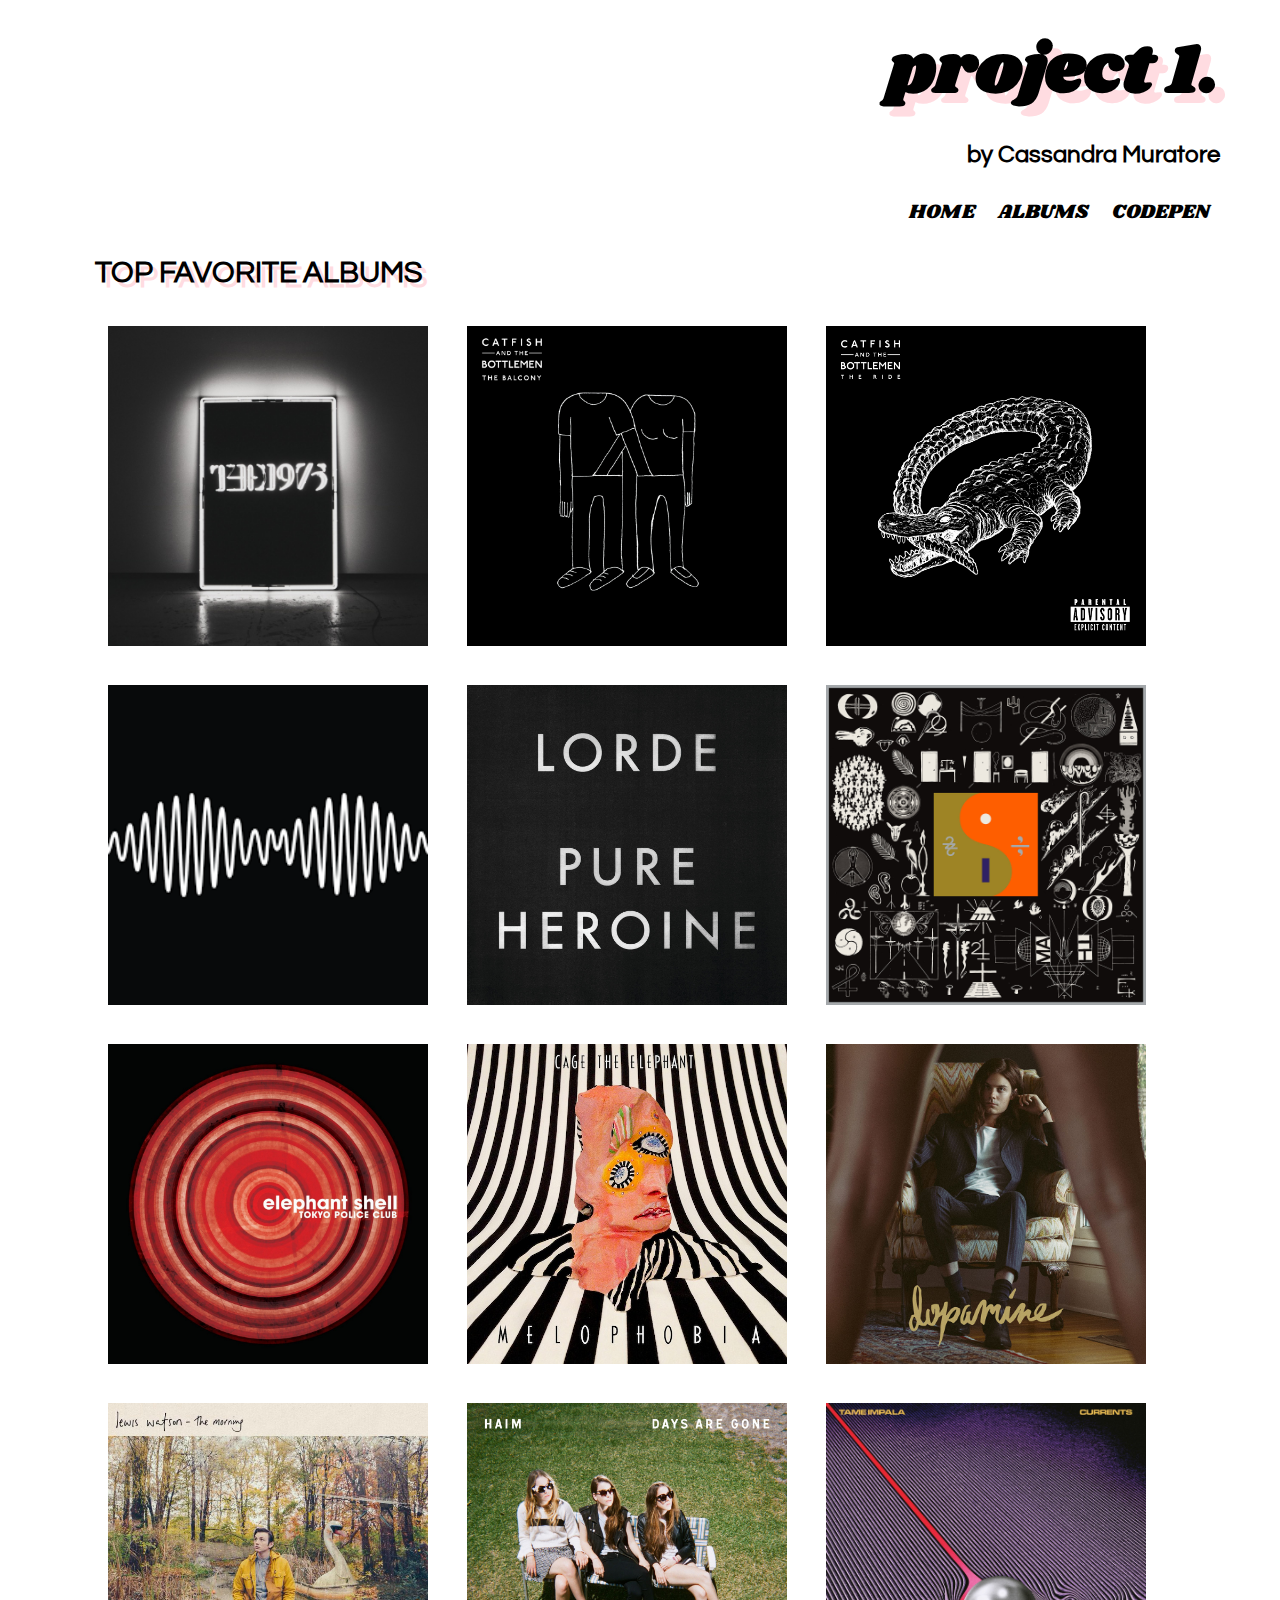
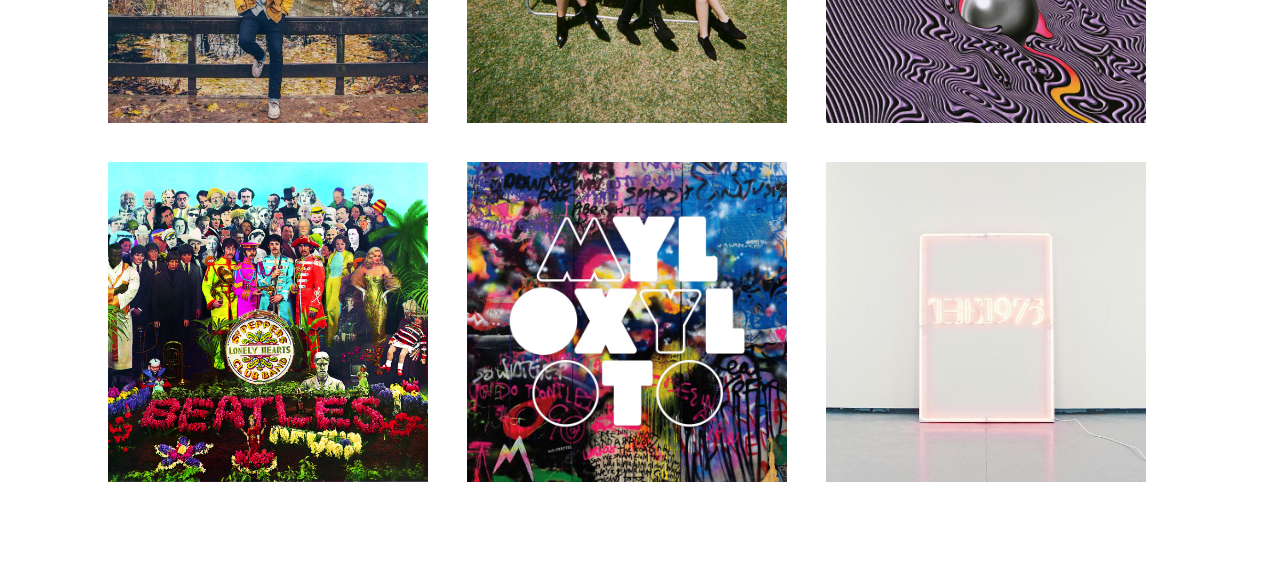
==== page1.html @ b1450c8e "push project 1" ====
<!DOCTYPE html>
<html lang="en">
<head>
  <meta charset="UTF-8">
  <meta name="viewport" content="width=device-width, initial-scale=1.0">
  <meta http-equiv="X-UA-Compatible" content="ie=edge">
  <title>Project 1</title>
  <link rel="stylesheet" href="style.css">
  <link href="https://fonts.googleapis.com/css?family=Shrikhand" rel="stylesheet">
  <link href="https://fonts.googleapis.com/css?family=Questrial" rel="stylesheet">
  <link rel="shortcut icon" href="images/favicon.ico" type="image/x-icon">
</head>
<body>

<header>
<h1>project 1.</h1>
<h2>by Cassandra Muratore</h2>

<nav class="navigation">
  <ul>
    <li><a href="index.html">HOME</a></li>
    <li><a href="page1.html">ALBUMS</a></li>
    <li><a href="page2.html">CODEPEN</a></li>
  </ul>
</nav>
</header>

<h3>TOP FAVORITE ALBUMS</h3>

<ul class="images">

<li>
  <div class="tooltip">
    <img src="images/the1975.jpg" alt="The 1975">
      <span class="tooltiptext">The 1975 - The 1975</span>
  </div>
</li>

<li>
  <div class="tooltip">
    <img src="images/balcony.jpg" alt="The Balcony">
      <span class="tooltiptext">The Balcony - Catfish and the Bottlemen</span>
  </div>
</li>

<li>
  <div class="tooltip">
    <img src="images/ride.jpg" alt="The Ride">
      <span class="tooltiptext">The Ride - Catfish and the Bottlemen</span>
  </div>
</li>

<li>
  <div class="tooltip">
    <img src="images/AM.jpg" alt="AM">
      <span class="tooltiptext">AM - Arctic Monkeys</span>
  </div>
</li>

<li>
  <div class="tooltip">
    <img src="images/lorde.jpg" alt="Pure Heronie">
      <span class="tooltiptext">Pure Heroine - Lorde</span>
  </div>
</li>

<li>
  <div class="tooltip">
    <img src="images/boniver.jpg" alt="22, A Million">
      <span class="tooltiptext">22, A Million - Bon Iver</span>
  </div>
</li>

<li>
  <div class="tooltip">
    <img src="images/elephant.jpg" alt="Elephant Shell">
      <span class="tooltiptext">Elephant Shell - Tokyo Police Club</span>
  </div>
</li>

<li>
  <div class="tooltip">
  <img src="images/cage.jpg" alt="Melophobia">
      <span class="tooltiptext">Melophobia - Cage The Elephant</span>
  </div>
</li>

<li>
  <div class="tooltip">
  <img src="images/dopamine.jpg" alt="Dopamine">
      <span class="tooltiptext">Dopamine - Børns</span>
  </div>
</li>

<li>
  <div class="tooltip">
  <img src="images/morning.jpg" alt="The Morning">
      <span class="tooltiptext">The Morning - Lewis Watson</span>
  </div>
</li>

<li>
  <div class="tooltip">
  <img src="images/haim.jpg" alt="Days are Gone">
      <span class="tooltiptext">Days are Gone - HAIM</span>
  </div>
</li>

<li>
  <div class="tooltip">
  <img src="images/currents.jpg" alt="Currents">
      <span class="tooltiptext">Currents - Tame Impala</span>
  </div>
</li>

<li>
  <div class="tooltip">
  <img src="images/beatles.jpg" alt="Sgt. Peppers">
      <span class="tooltiptext">Sgt. Pepper's Lonely Hearts Club Band - The Beatles</span>
  </div>
</li>

<li>
  <div class="tooltip">
  <img src="images/coldplay.jpg" alt=" Mylo Xyloto">
      <span class="tooltiptext">Mylo Xyloto - Coldplay</span>
  </div>
</li>

<li>
  <div class="tooltip">
<img src="images/iliwys.jpg" alt="iliwys">
      <span class="tooltiptext">i like it when you sleep... - The 1975</span>
  </div>
</li>

</ul>

</body>
</html>
---- style.css ----
body {
  margin: auto;
  padding: 50px;
  padding-top: 0px;
  font-family: 'Questrial', sans-serif;
}

h1 {
  font-family: 'Shrikhand', cursive;
  font-size: 70px;
  margin: 0px;
  text-shadow: 10px 10px #FFDCE1;
  padding-top: 20px;
}

h2 {
  font-family: 'Questrial', sans-serif;
}

h3 {
  font-family: 'Questrial', sans-serif;
  padding-left: 45px;
  font-size: 30px;
  margin-bottom: 20px;
  margin-top: 20px;
  text-shadow: 5px 5px #FFDCE1;
}

.maintext {
  font-family: 'Questrial', sans-serif;
  line-height: 2;
  padding-left: 45px;
  padding-right: 45px;
}


.navigation li {
  display: inline-block;
  padding: 10px;
  margin: 0px;
  list-style: none;
  font-family: 'Shrikhand', cursive;
  font-size: 20px;
  background-color: white;
}

a {
  color: black;
  text-decoration: none;
}

a:hover {
  color: #FFDCE1;
  text-decoration: underline;
  font-style: italic;
  font-weight: bold;
  }

header {
text-align: right;
padding-right: 10px;

}

img {
  max-width:100%;
  width: 320px;
  padding: 18px;
  -webkit-transition: all .3s ease;
  -moz-transition: all .3s ease;
  -o-transition: all .3s ease;
  -ms-transition: all .3s ease;
  transition: all .3s ease;
}

.images li {
  display: inline-block;
  list-style: none;
}

img:hover {
  -webkit-filter: grayscale(100%);

  -moz-transform: scale(.8);
  -webkit-transform: scale(.8);
  -o-transform: scale(.8);
  -ms-transform: scale(.8);
  transform: scale(.8);
}

.tooltip {
    position: relative;
    display: inline-block;
}

.tooltip .tooltiptext {
    visibility: hidden;
    width: 320px;
    bottom: 90%;
    left: 50%;
    margin-left: -160px;
    color: black;
    text-align: center;
    padding: 0px 0;
    border-radius: 0px;
    position: absolute;
    z-index: 1;
    font-family: 'Shrikhand', cursive;
}

.tooltip:hover .tooltiptext {
    visibility: visible;
}
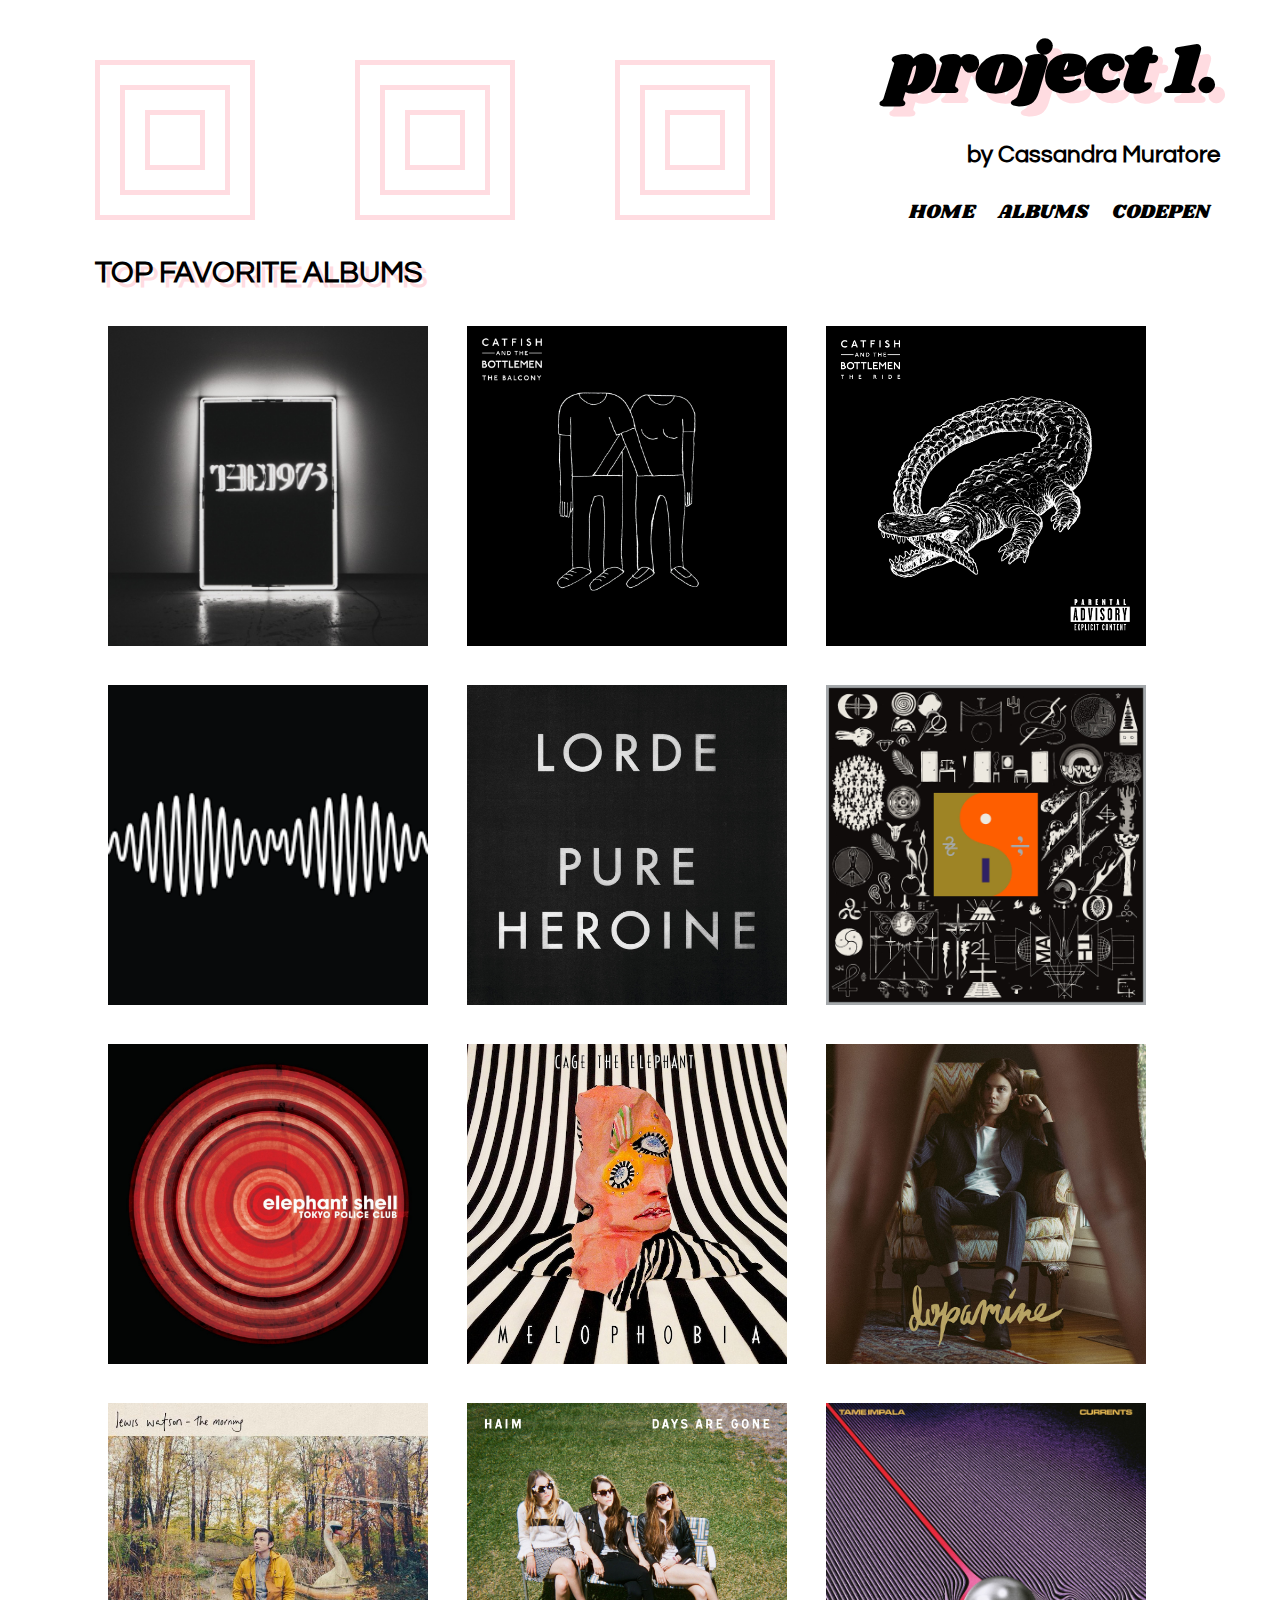
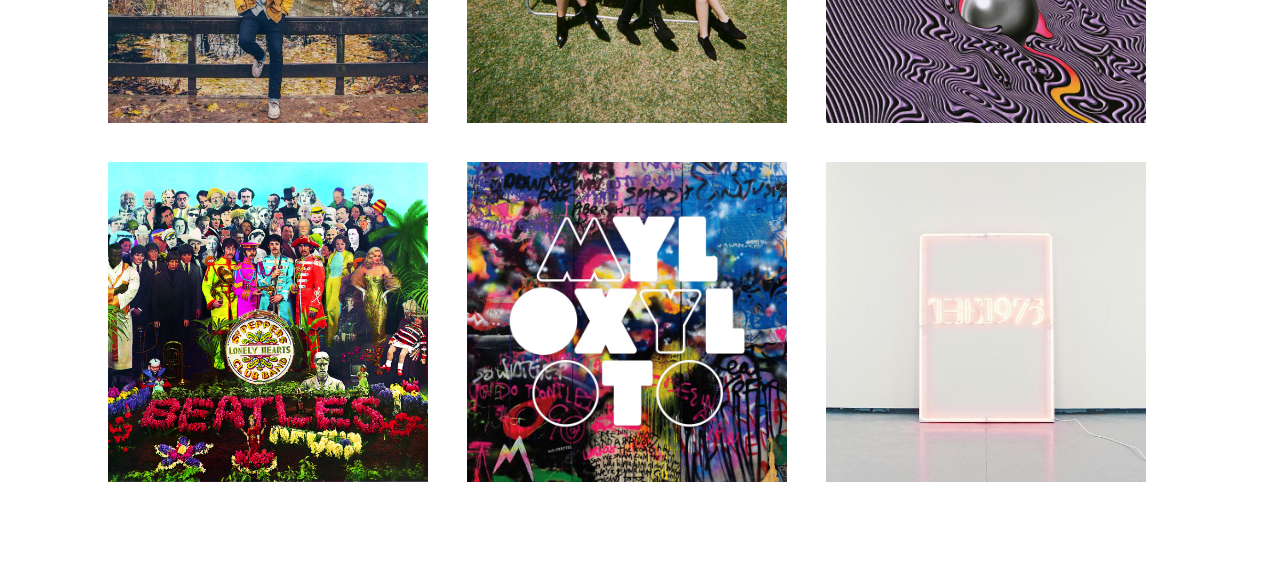
==== commit 6889b686: "box design" ====
--- a/page1.html
+++ b/page1.html
@@ -4,13 +4,17 @@
   <meta charset="UTF-8">
   <meta name="viewport" content="width=device-width, initial-scale=1.0">
   <meta http-equiv="X-UA-Compatible" content="ie=edge">
-  <title>Project 1</title>
+  <title>project 1.</title>
   <link rel="stylesheet" href="style.css">
   <link href="https://fonts.googleapis.com/css?family=Shrikhand" rel="stylesheet">
   <link href="https://fonts.googleapis.com/css?family=Questrial" rel="stylesheet">
   <link rel="shortcut icon" href="images/favicon.ico" type="image/x-icon">
 </head>
 <body>
+
+  <div class="box1"><div class="box4"><div class="box7"></div></div></div>
+  <div class="box2"><div class="box5"><div class="box8"></div></div></div>
+  <div class="box3"><div class="box6"><div class="box9"></div></div></div>
 
 <header>
 <h1>project 1.</h1>
--- a/style.css
+++ b/style.css
@@ -30,7 +30,7 @@
   font-family: 'Questrial', sans-serif;
   line-height: 2;
   padding-left: 45px;
-  padding-right: 45px;
+  max-width: 700px;
 }
 
 
@@ -111,3 +111,101 @@
 .tooltip:hover .tooltiptext {
     visibility: visible;
 }
+
+.spotify {
+  float: right;
+  padding-top: 60px;
+  padding-right: 45px;
+}
+
+.box1 {
+  width: 150px;
+  height: 150px;
+  border: solid #FFDCE1;
+  border-width: thick;
+  float: left;
+  margin-left: 45px;
+  margin-right: 55px;
+  margin-top: 60px;
+}
+
+.box2 {
+  width: 150px;
+  height: 150px;
+  border: solid #FFDCE1;
+  border-width: thick;
+  float: left;
+  margin-left: 45px;
+  margin-top: 60px;
+  margin-right: 55px;
+}
+
+.box3 {
+  width: 150px;
+  height: 150px;
+  border: solid #FFDCE1;
+  border-width: thick;
+  float: left;
+  margin-left: 45px;
+  margin-top: 60px;
+}
+
+.box4 {
+  width: 100px;
+  height: 100px;
+  border: solid #FFDCE1;
+  border-width: thick;
+  float: left;
+  margin: 20px;
+}
+
+.box5 {
+  width: 100px;
+  height: 100px;
+  border: solid #FFDCE1;
+  border-width: thick;
+  float: left;
+  margin: 20px;
+}
+
+.box6 {
+  width: 100px;
+  height: 100px;
+  border: solid #FFDCE1;
+  border-width: thick;
+  float: left;
+  margin: 20px;
+}
+
+.box7 {
+  width: 50px;
+  height: 50px;
+  border: solid #FFDCE1;
+  border-width: thick;
+  float: left;
+  margin: 20px;
+}
+
+.box8 {
+  width: 50px;
+  height: 50px;
+  border: solid #FFDCE1;
+  border-width: thick;
+  float: left;
+  margin: 20px;
+}
+
+.box9 {
+  width: 50px;
+  height: 50px;
+  border: solid #FFDCE1;
+  border-width: thick;
+  float: left;
+  margin: 20px;
+}
+
+.pen {
+  padding-left: 45px;
+  padding-right: 45px;
+  padding-top: 20px;
+}
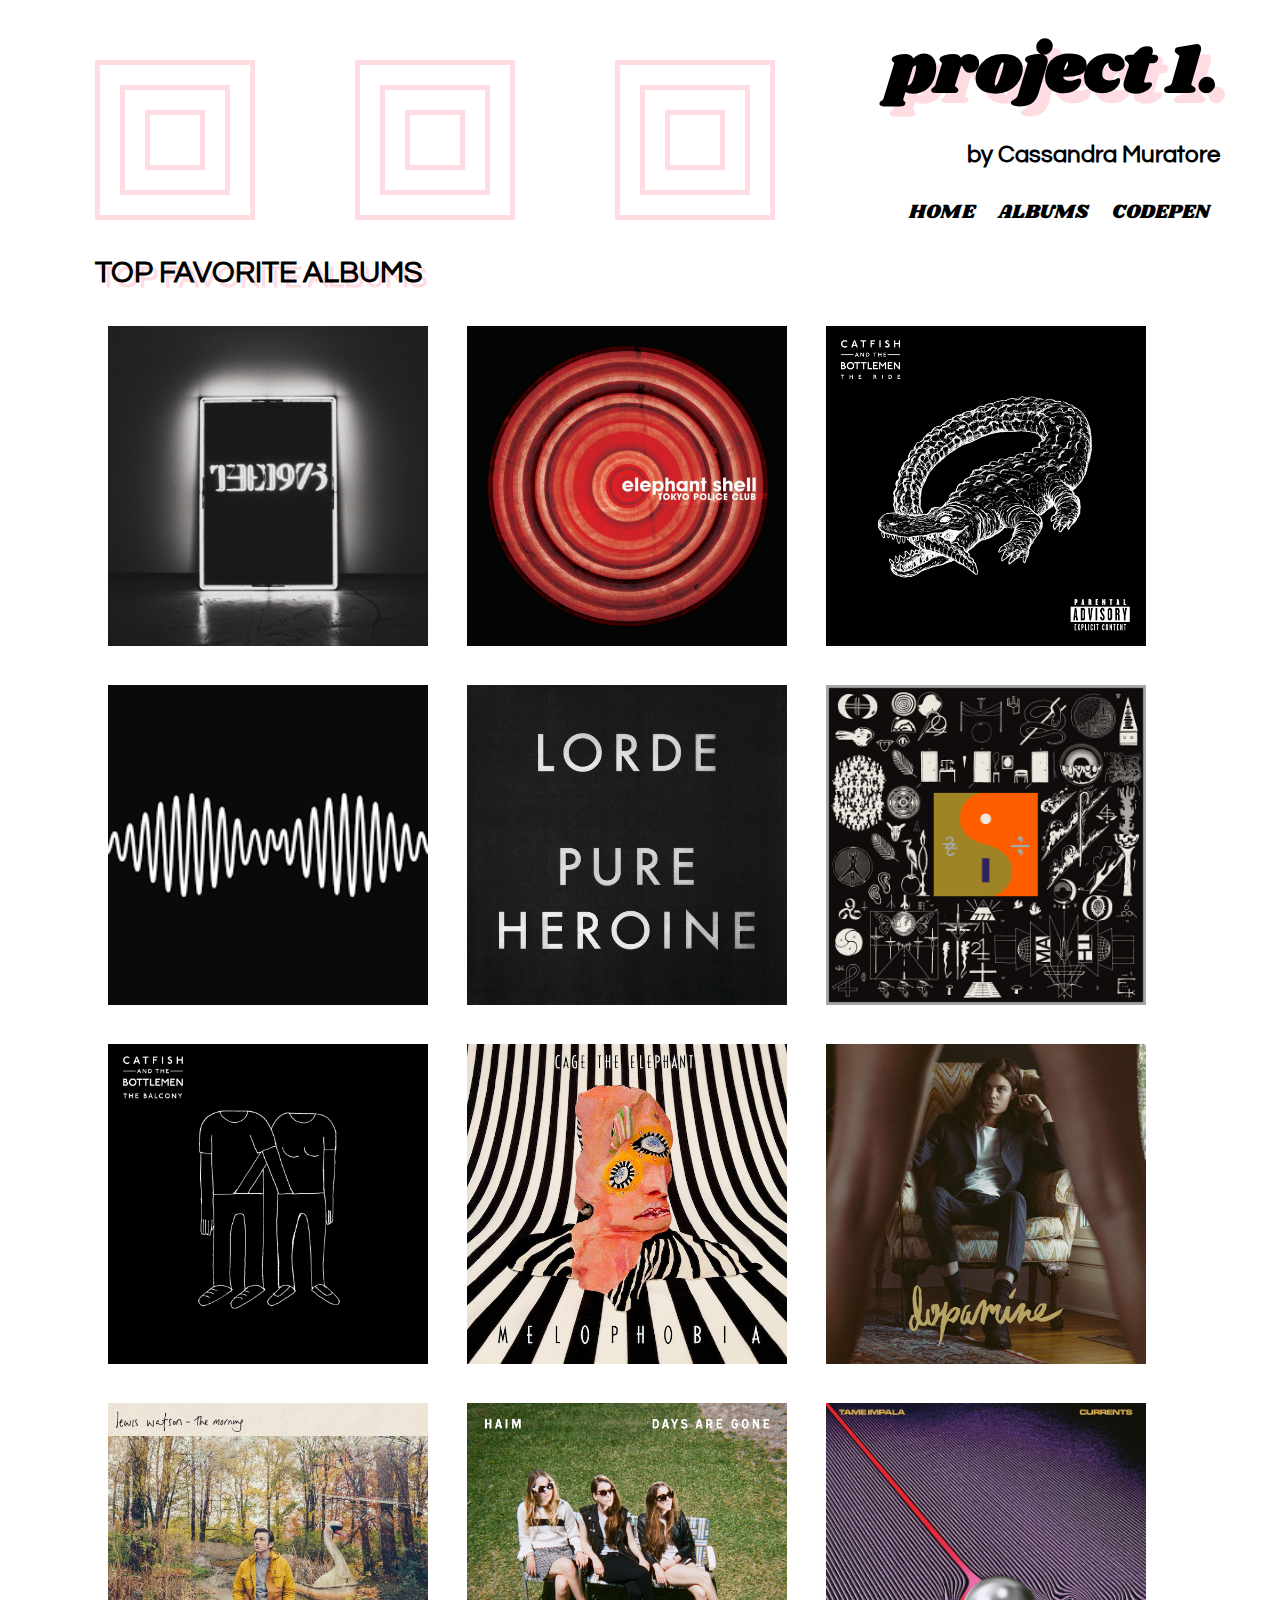
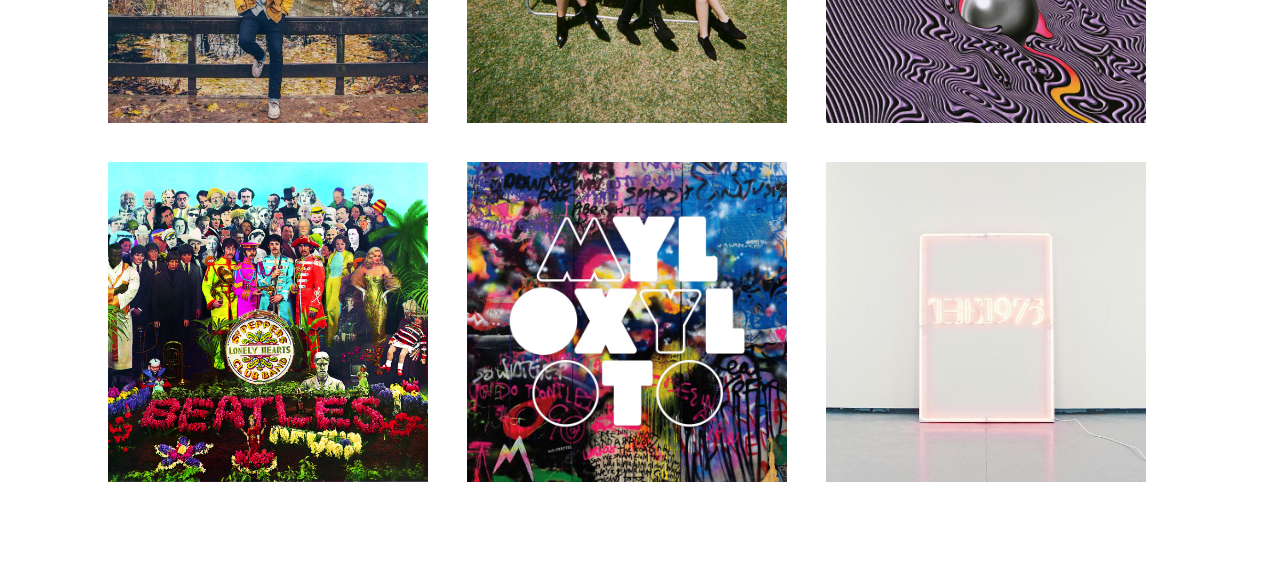
==== commit e570b745: "edit" ====
--- a/page1.html
+++ b/page1.html
@@ -33,54 +33,54 @@
 
 <ul class="images">
 
-<li>
-  <div class="tooltip">
-    <img src="images/the1975.jpg" alt="The 1975">
-      <span class="tooltiptext">The 1975 - The 1975</span>
-  </div>
-</li>
+  <li>
+    <div class="tooltip">
+      <img src="images/the1975.jpg" alt="The 1975">
+        <span class="tooltiptext">The 1975 - The 1975</span>
+    </div>
+  </li>
 
-<li>
-  <div class="tooltip">
-    <img src="images/balcony.jpg" alt="The Balcony">
-      <span class="tooltiptext">The Balcony - Catfish and the Bottlemen</span>
-  </div>
-</li>
+  <li>
+    <div class="tooltip">
+      <img src="images/elephant.jpg" alt="Elephant Shell">
+        <span class="tooltiptext">Elephant Shell - Tokyo Police Club</span>
+    </div>
+  </li>
 
-<li>
-  <div class="tooltip">
-    <img src="images/ride.jpg" alt="The Ride">
-      <span class="tooltiptext">The Ride - Catfish and the Bottlemen</span>
-  </div>
-</li>
+  <li>
+    <div class="tooltip">
+      <img src="images/ride.jpg" alt="The Ride">
+        <span class="tooltiptext">The Ride - Catfish and the Bottlemen</span>
+    </div>
+  </li>
 
-<li>
-  <div class="tooltip">
-    <img src="images/AM.jpg" alt="AM">
-      <span class="tooltiptext">AM - Arctic Monkeys</span>
-  </div>
-</li>
+  <li>
+    <div class="tooltip">
+      <img src="images/AM.jpg" alt="AM">
+        <span class="tooltiptext">AM - Arctic Monkeys</span>
+    </div>
+  </li>
 
-<li>
-  <div class="tooltip">
-    <img src="images/lorde.jpg" alt="Pure Heronie">
-      <span class="tooltiptext">Pure Heroine - Lorde</span>
-  </div>
-</li>
+  <li>
+    <div class="tooltip">
+      <img src="images/lorde.jpg" alt="Pure Heronie">
+        <span class="tooltiptext">Pure Heroine - Lorde</span>
+    </div>
+  </li>
 
-<li>
-  <div class="tooltip">
-    <img src="images/boniver.jpg" alt="22, A Million">
-      <span class="tooltiptext">22, A Million - Bon Iver</span>
-  </div>
-</li>
+  <li>
+    <div class="tooltip">
+      <img src="images/boniver.jpg" alt="22, A Million">
+        <span class="tooltiptext">22, A Million - Bon Iver</span>
+    </div>
+  </li>
 
-<li>
-  <div class="tooltip">
-    <img src="images/elephant.jpg" alt="Elephant Shell">
-      <span class="tooltiptext">Elephant Shell - Tokyo Police Club</span>
-  </div>
-</li>
+  <li>
+    <div class="tooltip">
+      <img src="images/balcony.jpg" alt="The Balcony">
+        <span class="tooltiptext">The Balcony - Catfish and the Bottlemen</span>
+    </div>
+  </li>
 
 <li>
   <div class="tooltip">
--- a/style.css
+++ b/style.css
@@ -1,3 +1,5 @@
+
+
 body {
   margin: auto;
   padding: 50px;
@@ -63,7 +65,6 @@
 }
 
 img {
-  max-width:100%;
   width: 320px;
   padding: 18px;
   -webkit-transition: all .3s ease;
